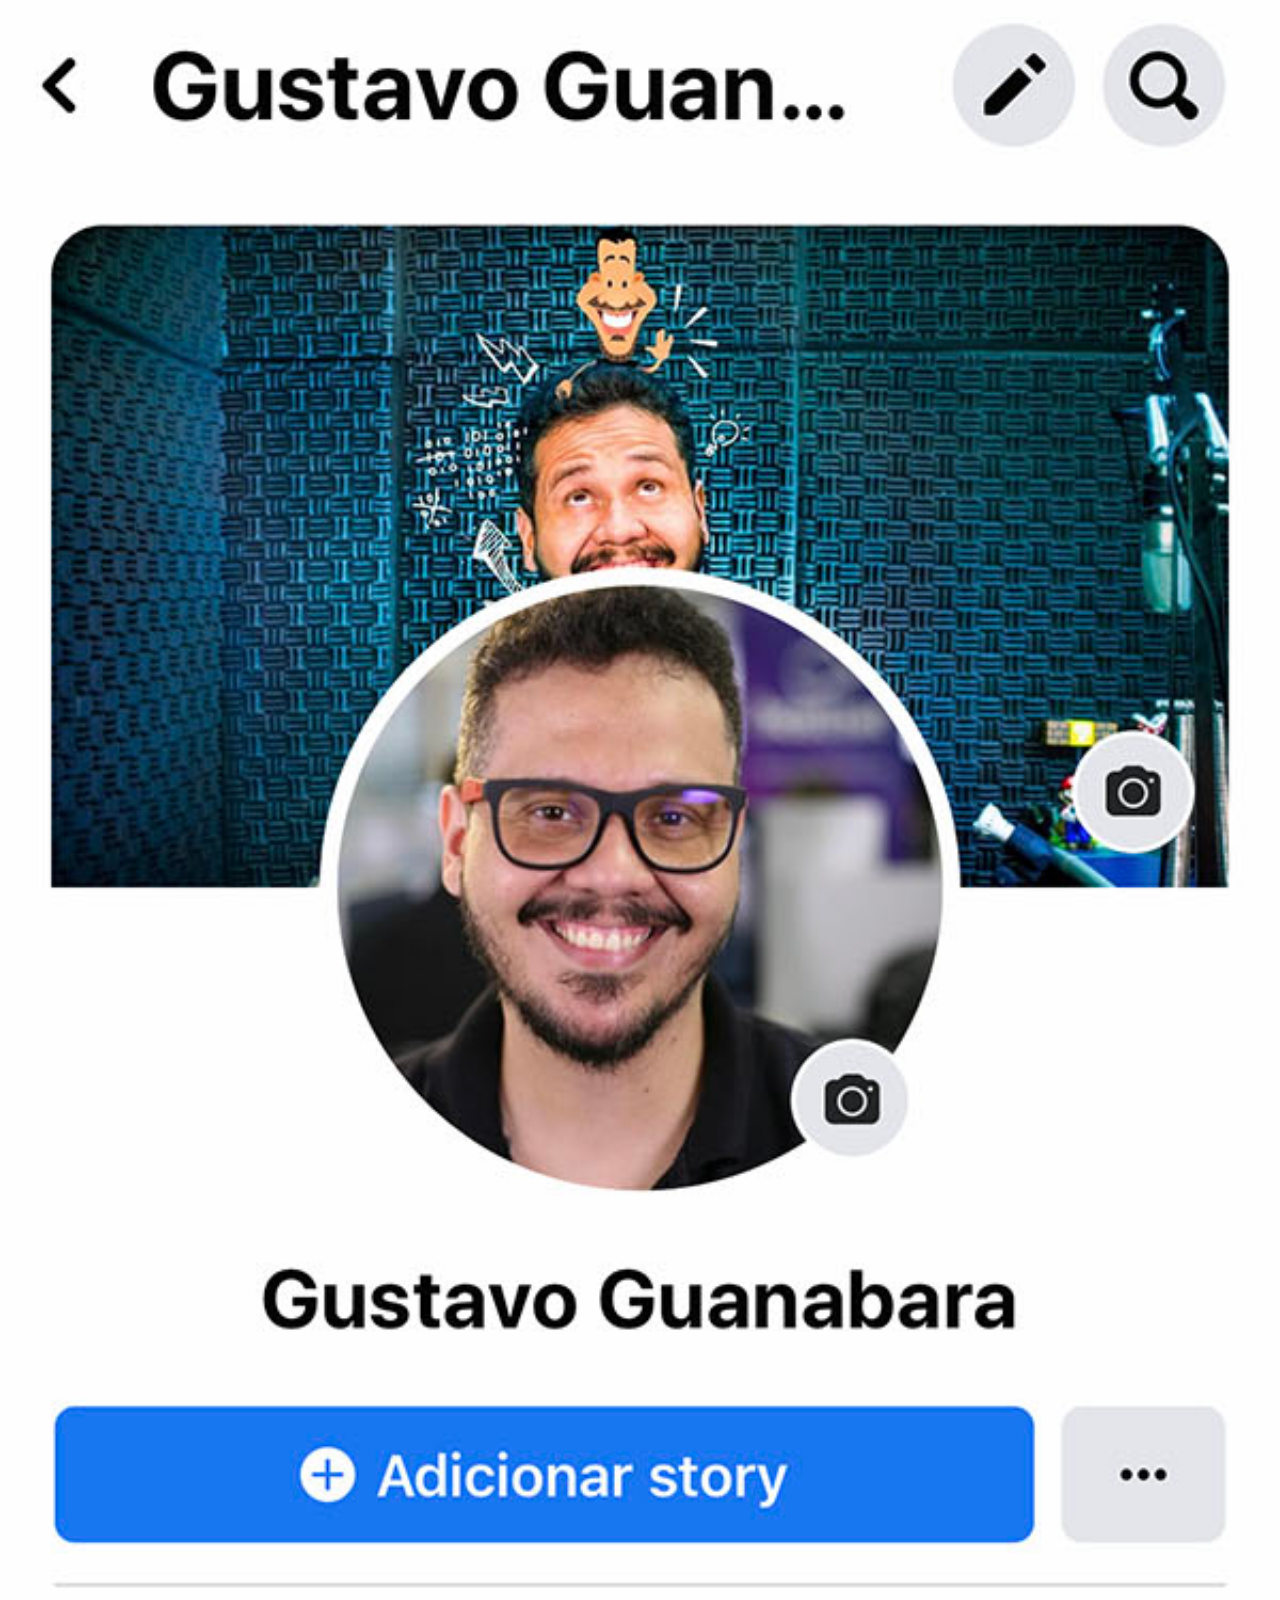
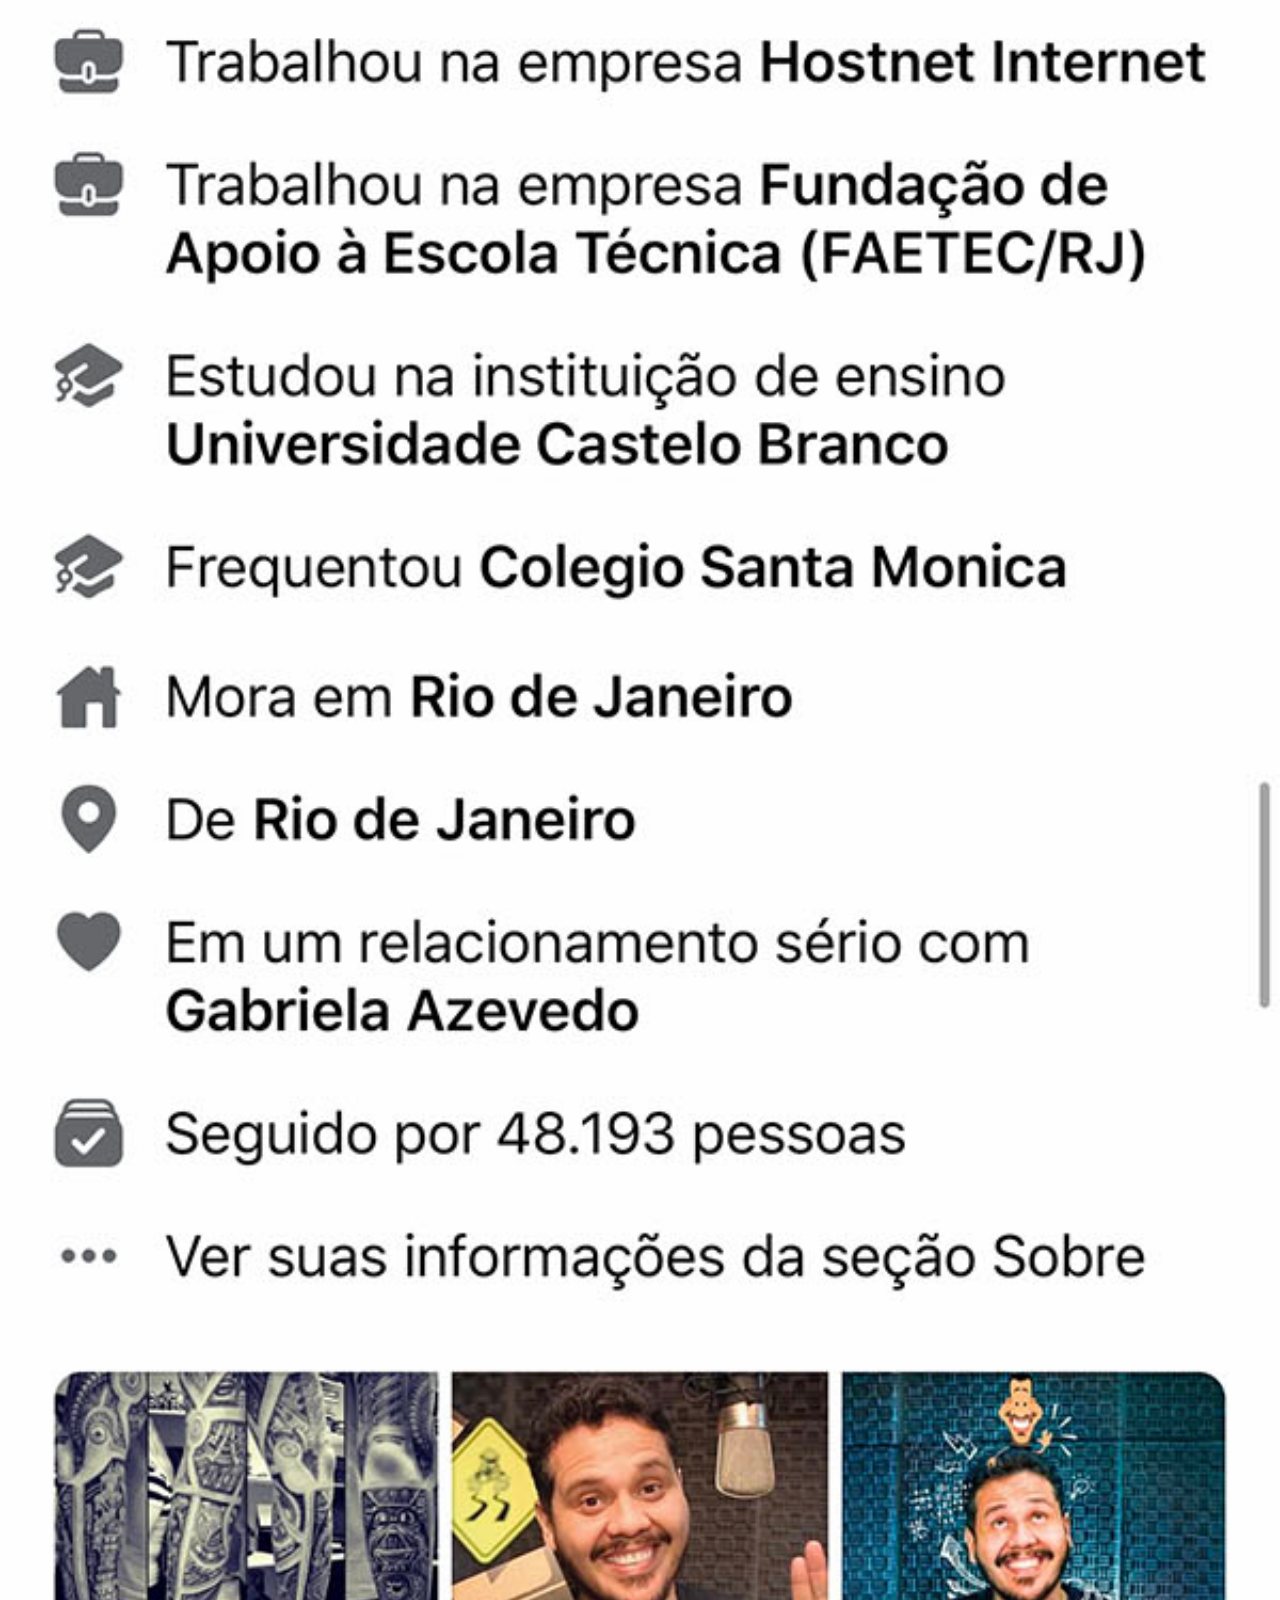
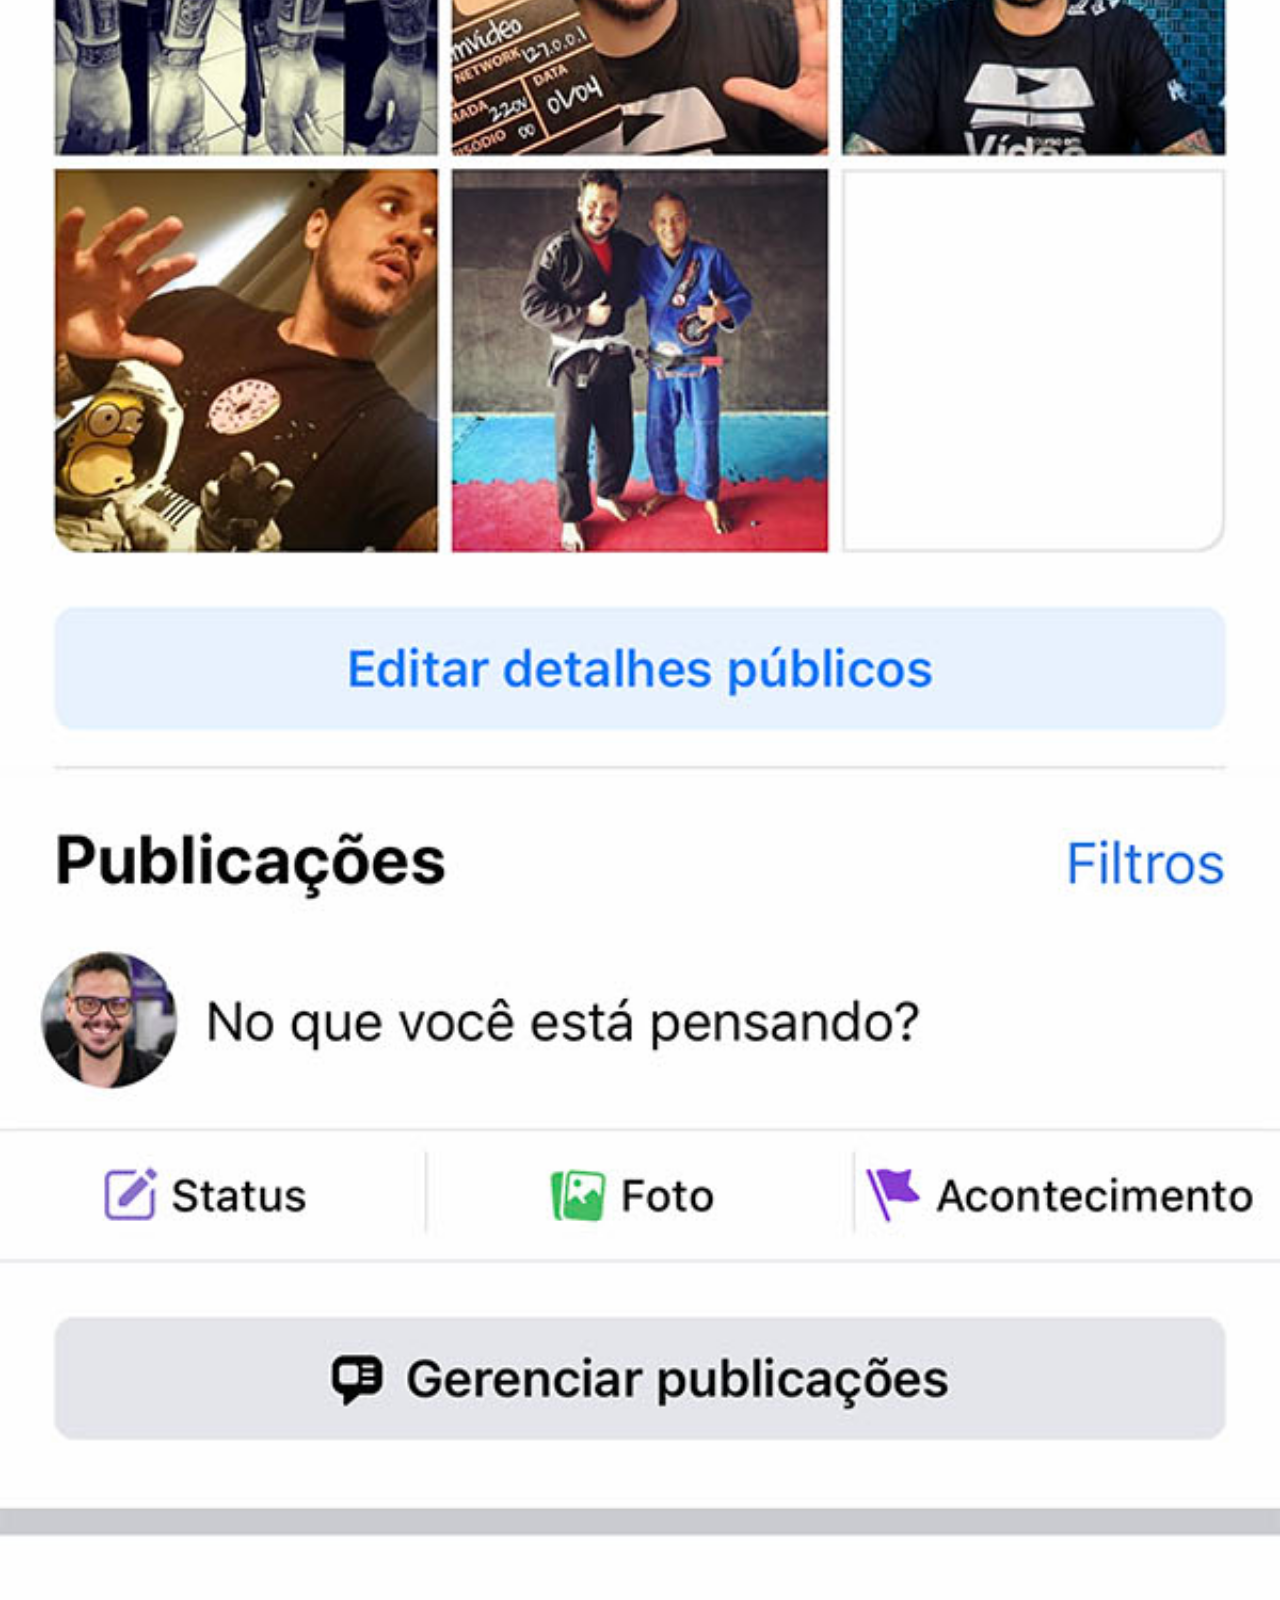
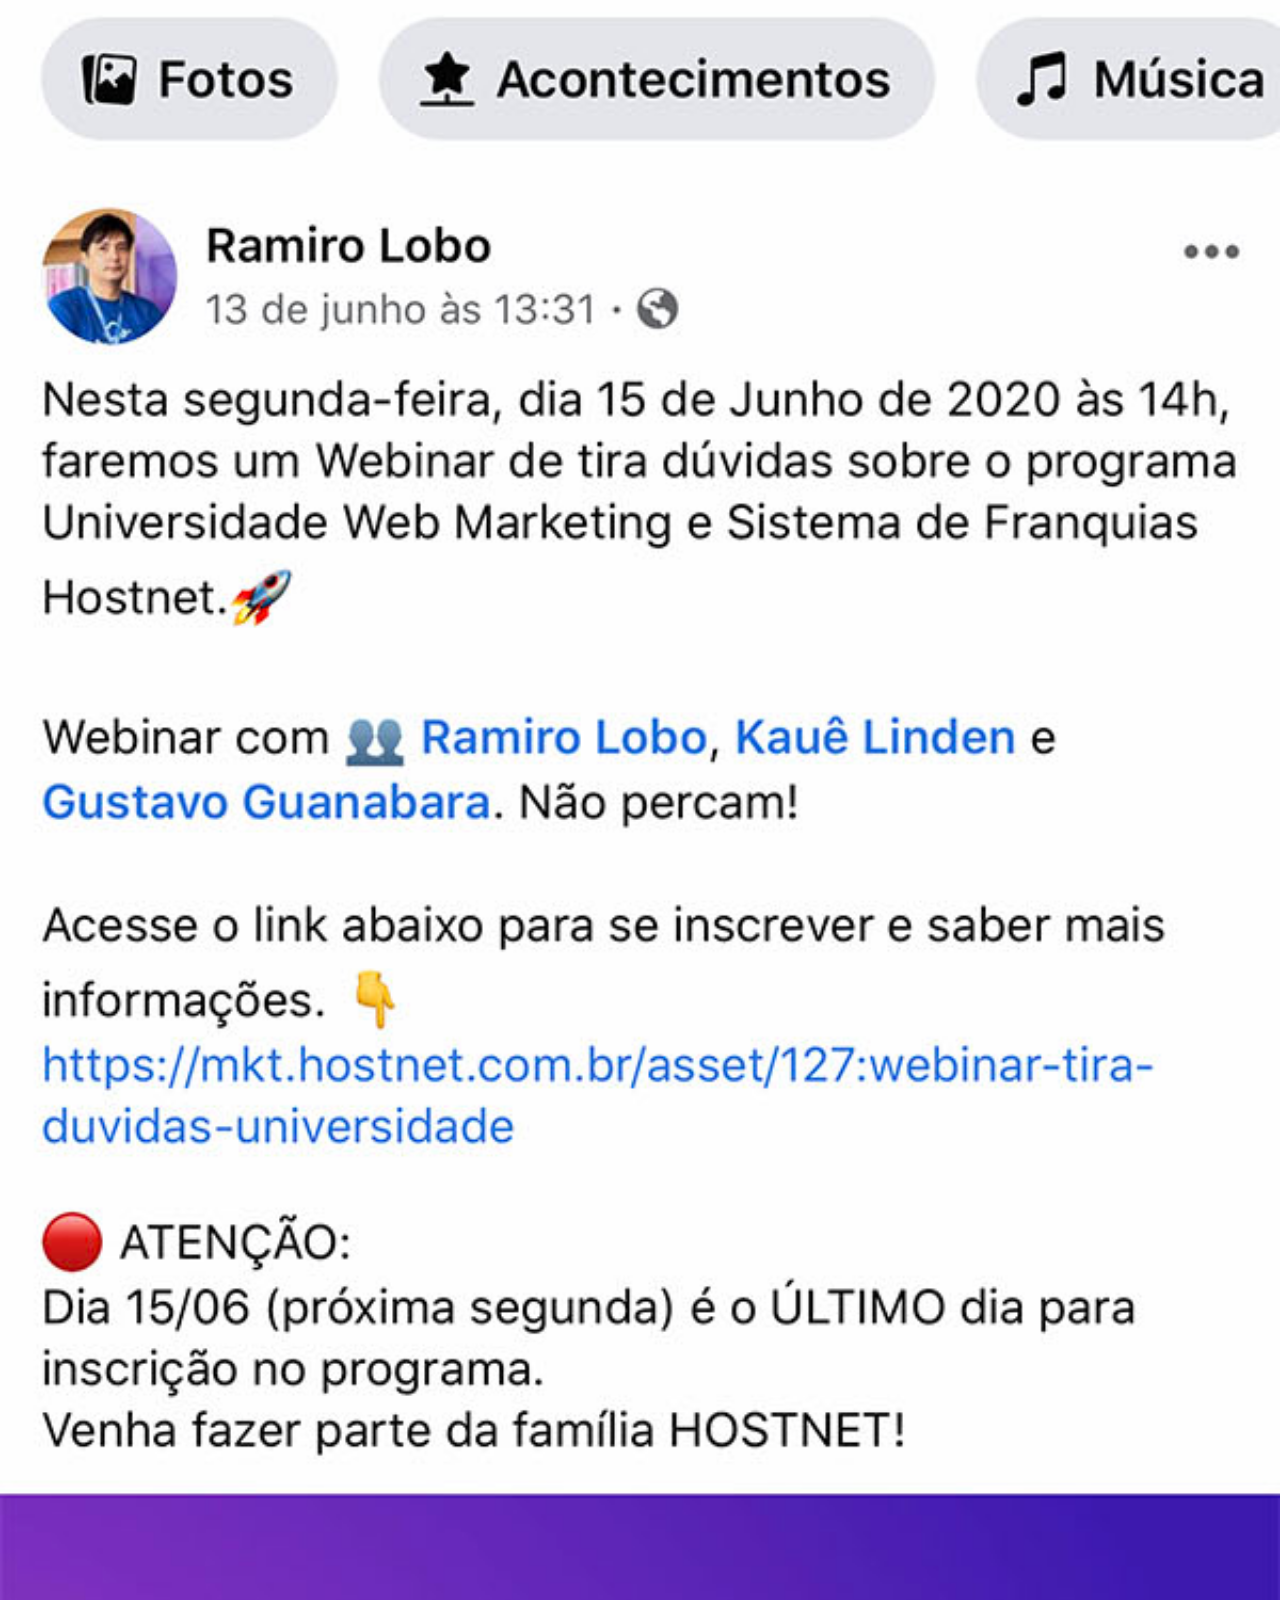
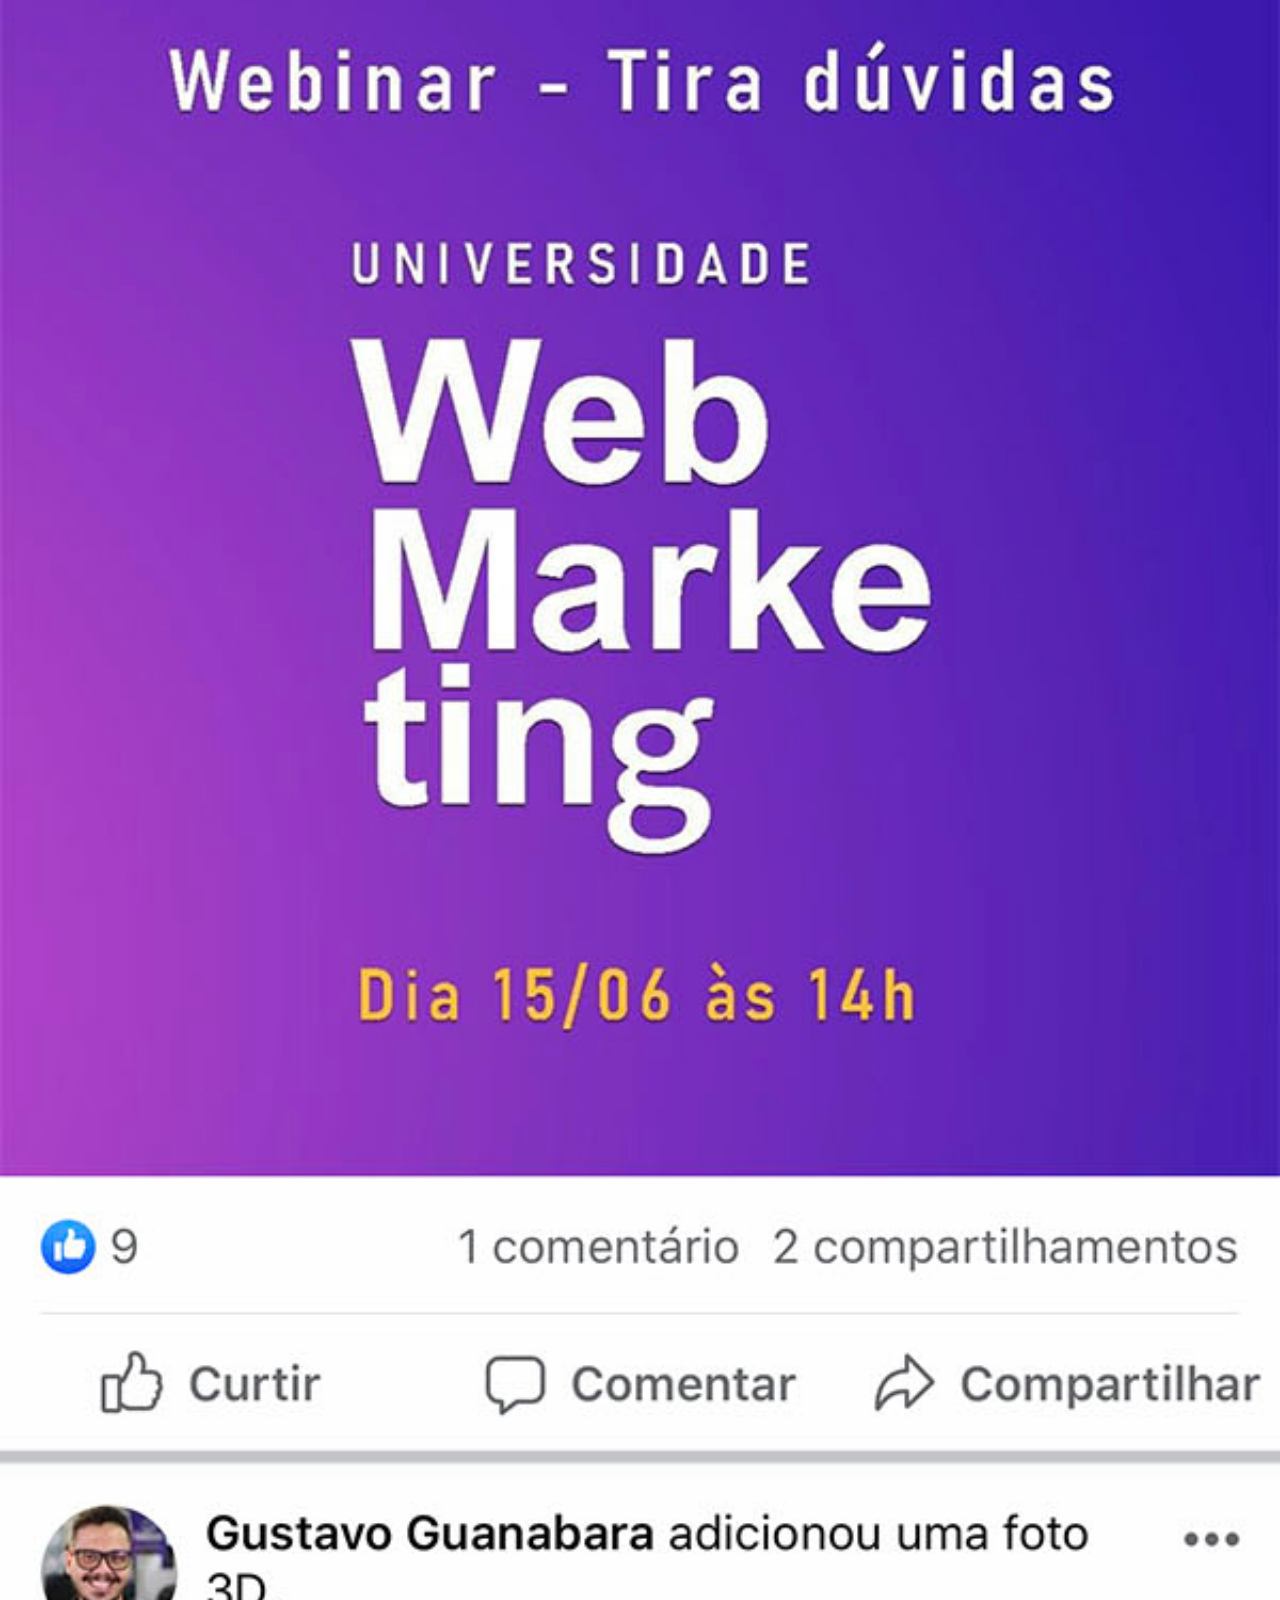
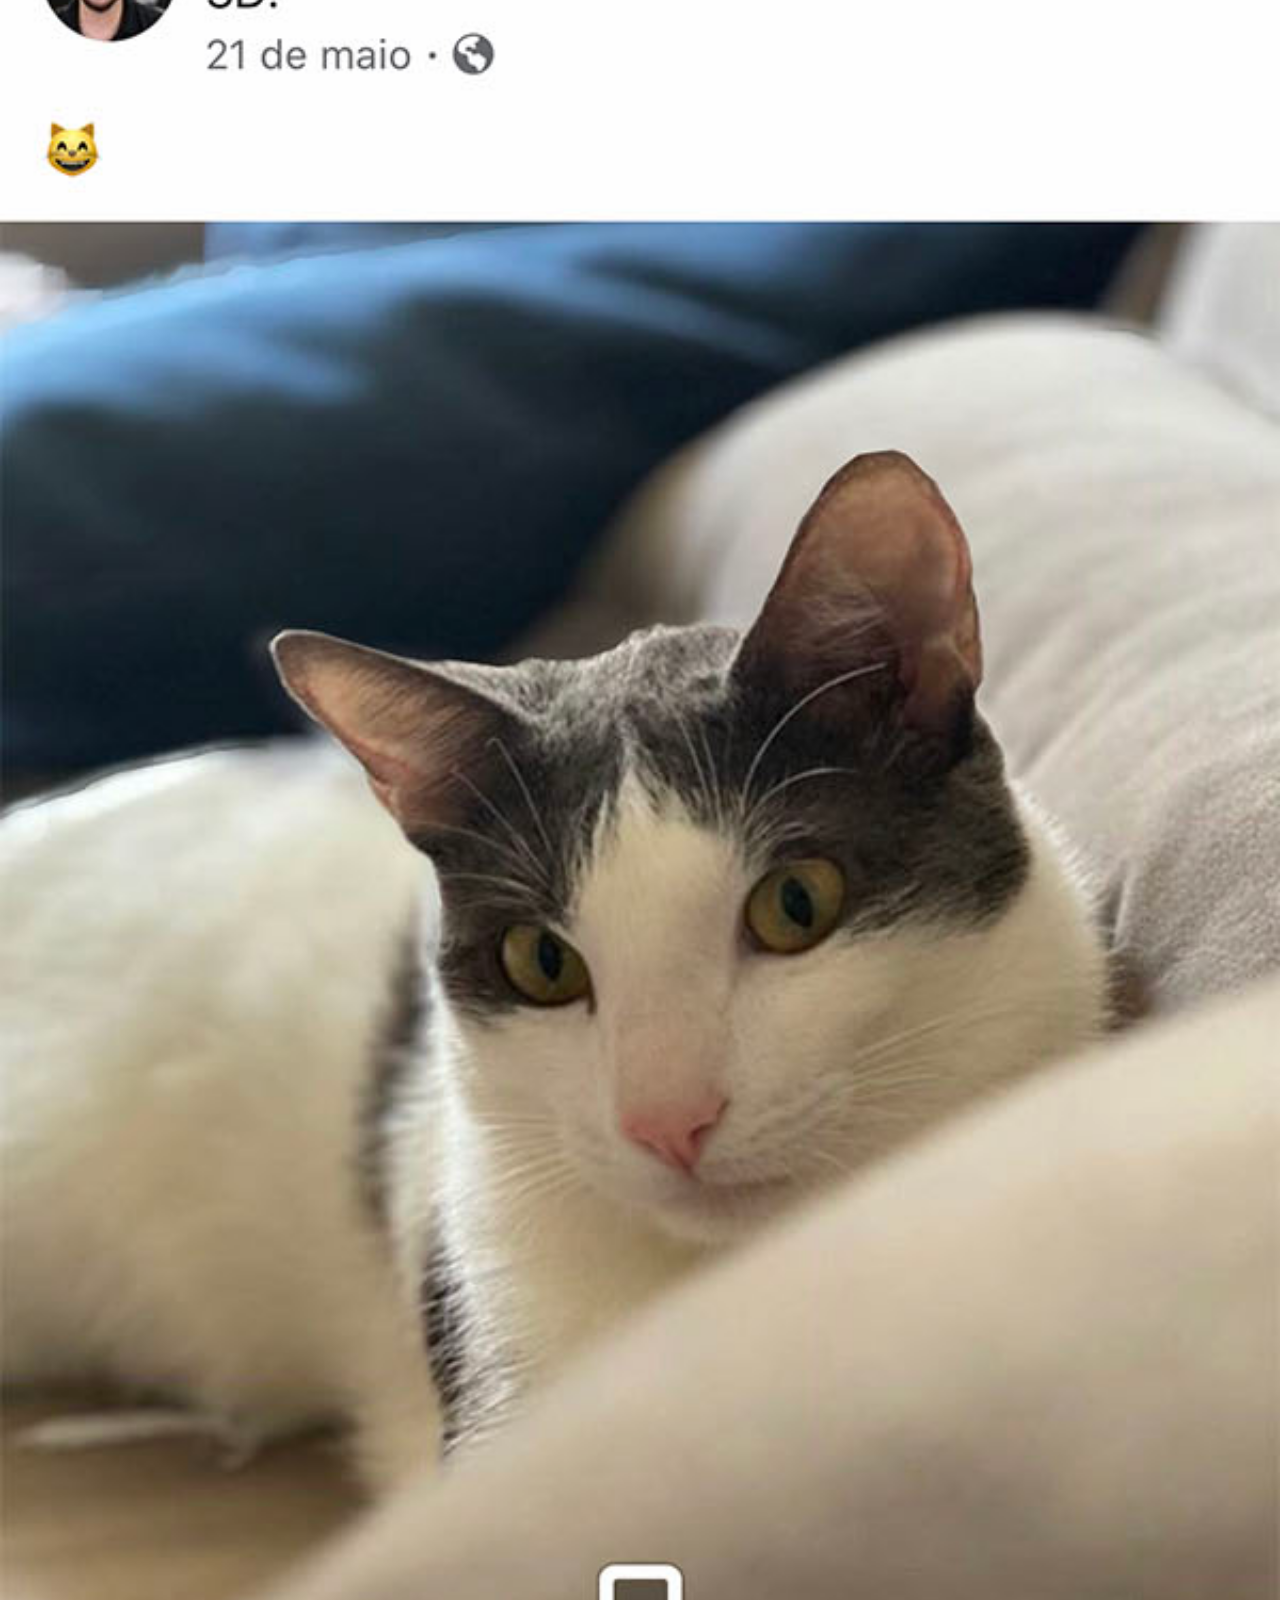
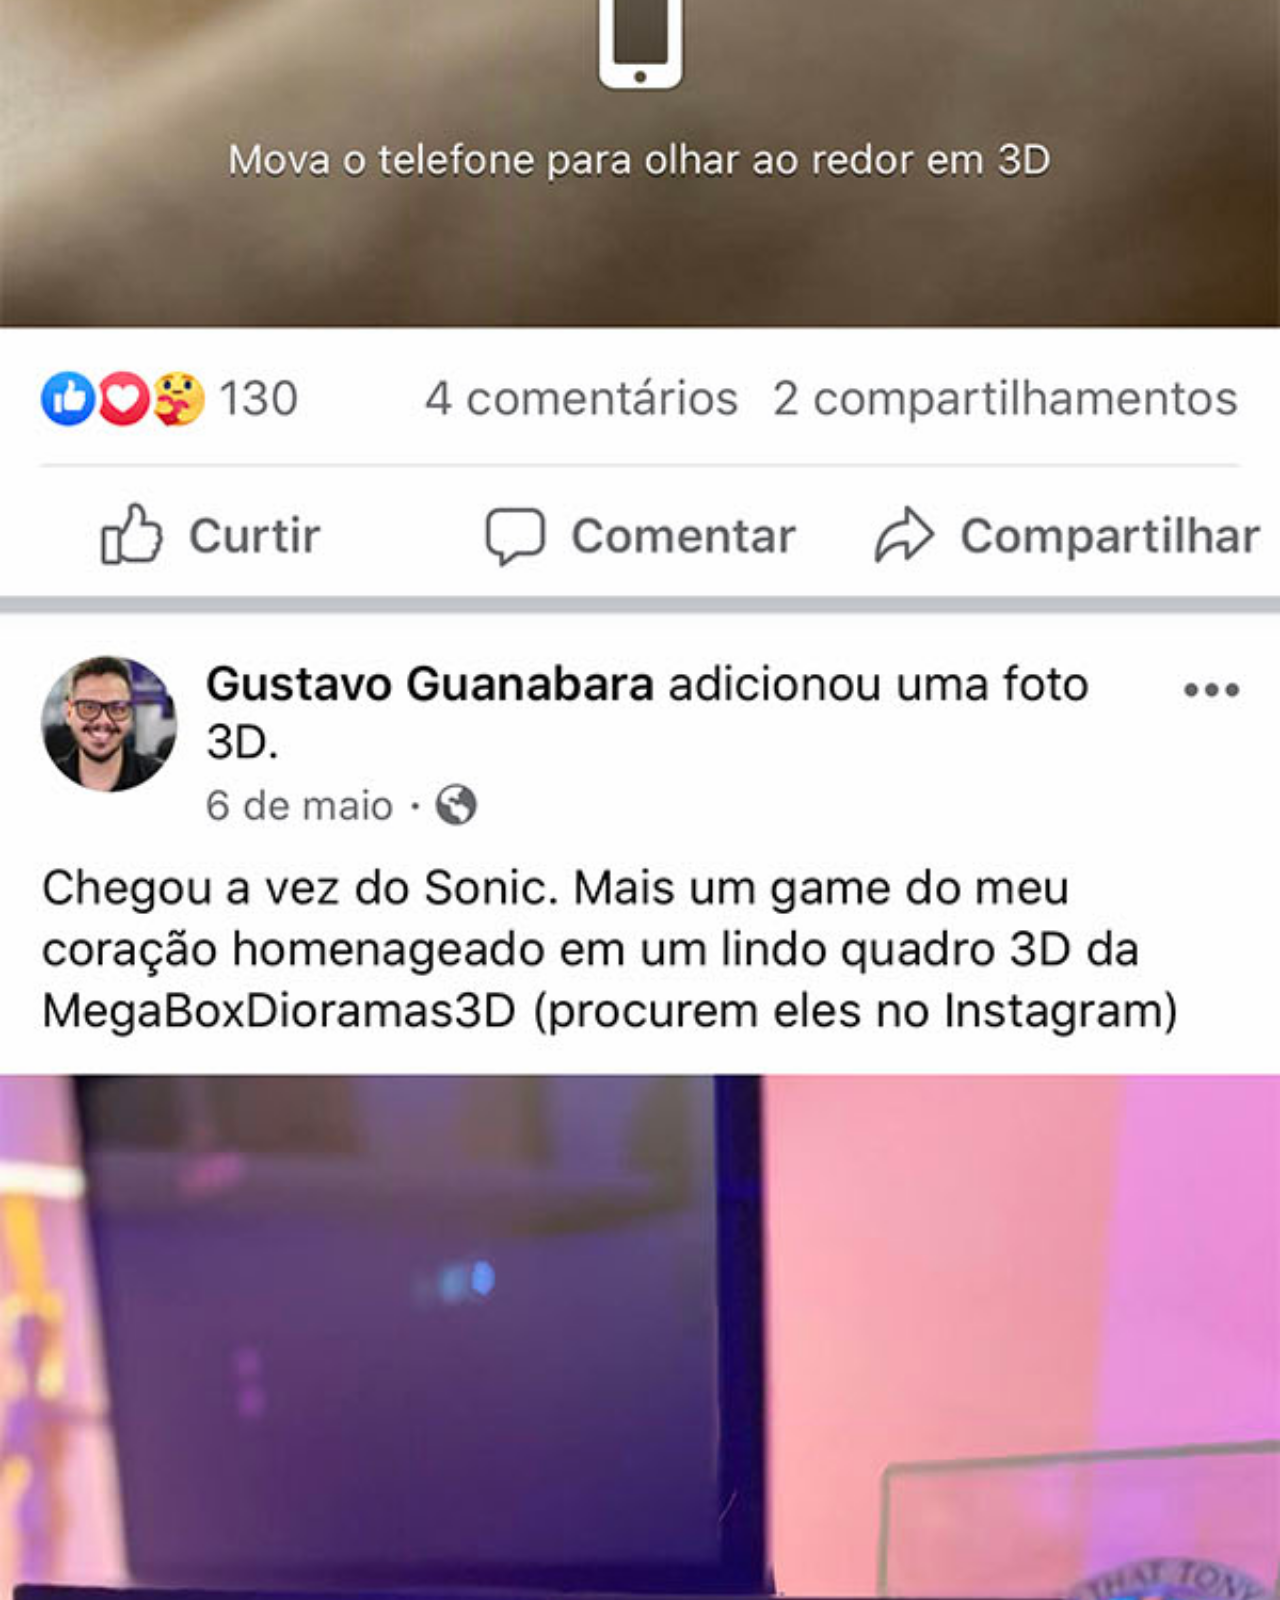
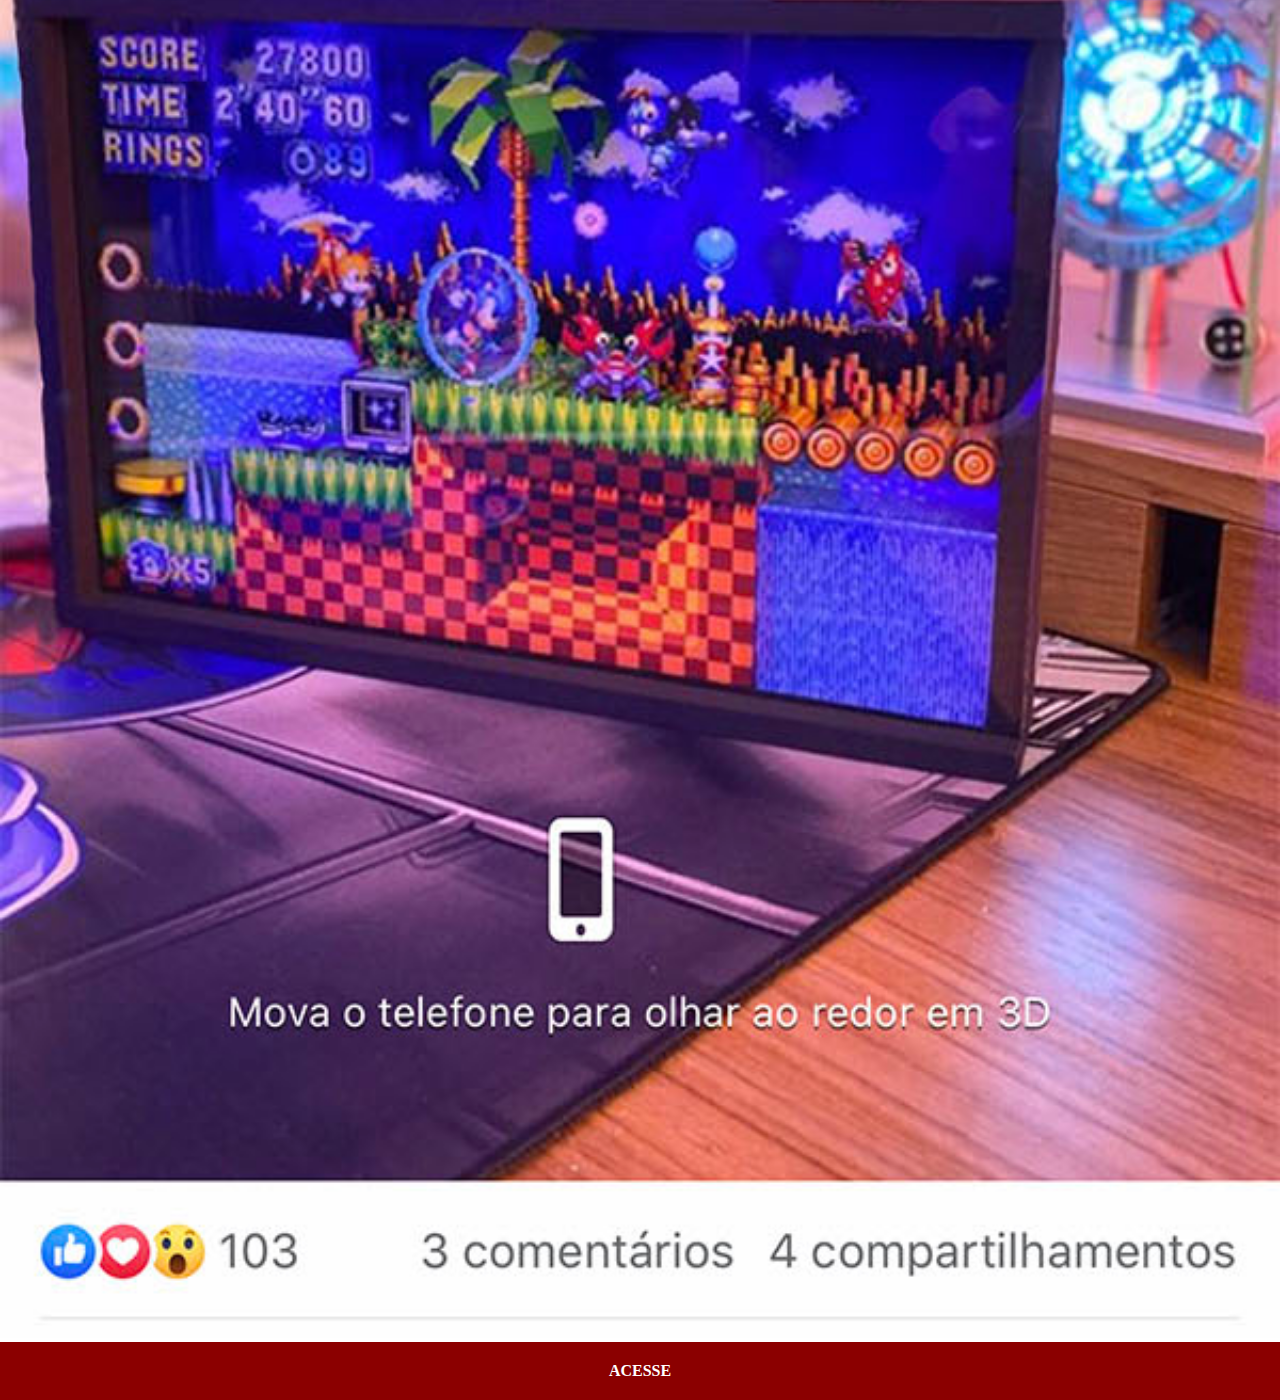
==== facebook.html @ e9f36d12 "criação das paginas, com imagens do Gustavo" ====
<!DOCTYPE html>
<html lang="en">
<head>
    <meta charset="UTF-8">
    <meta http-equiv="X-UA-Compatible" content="IE=edge">
    <meta name="viewport" content="width=device-width, initial-scale=1.0">
    <title>Facebook</title>
    <link rel="stylesheet" href="stilos/social.css">
</head>
<body>
    <img src="imagens/tela-facebook.jpg" alt="Facebook">
    <a href="#" target="_blank">ACESSE</a>
</body>
</html>
---- stilos/social.css ----
*{
    margin: 0px;
    padding: 0px;
}
::-webkit-scrollbar{
    width: 0px;
    height: 0px;
}
img{
    width: 100vw;
}
a{
    display: block;
    background-color: darkred;
    color: white;
    padding: 20px;
    text-align: center;
    font-weight: bolder;
    text-decoration: none;
}
a:hover{
    background-color: red;
}
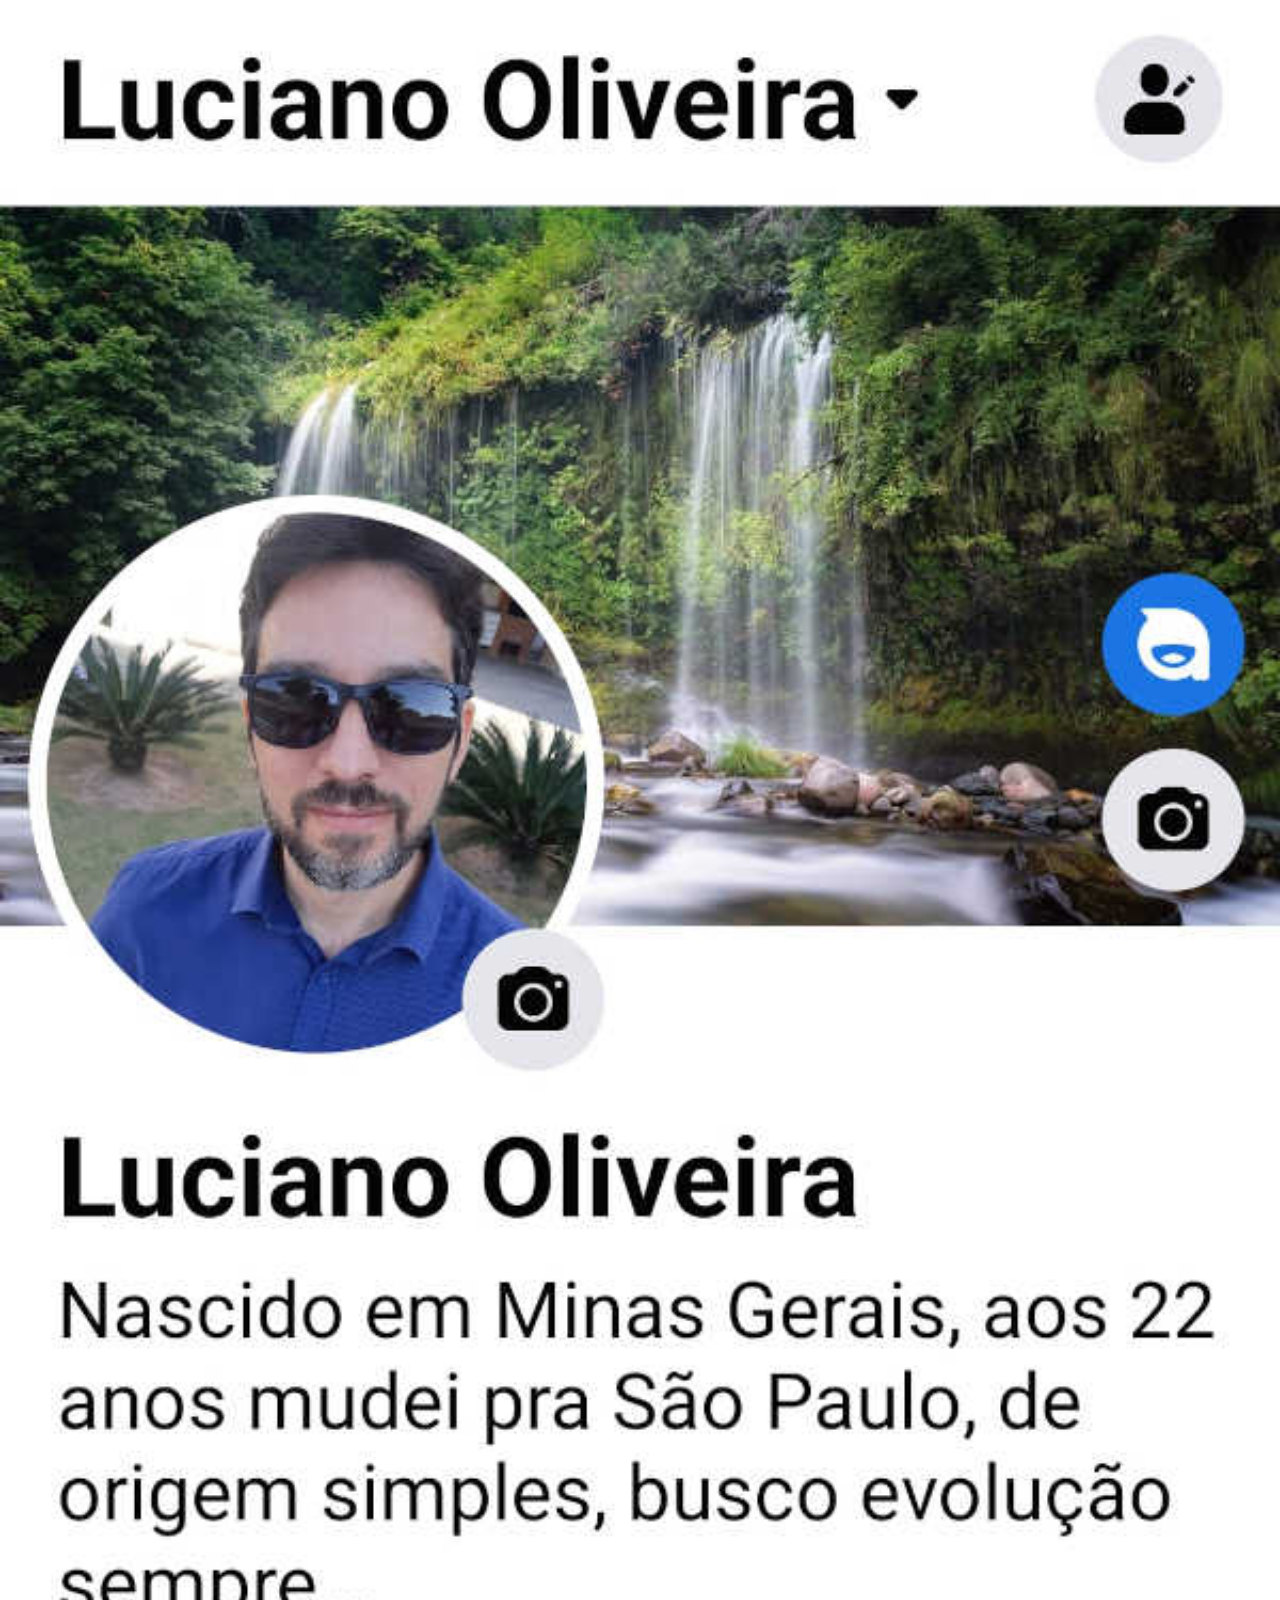
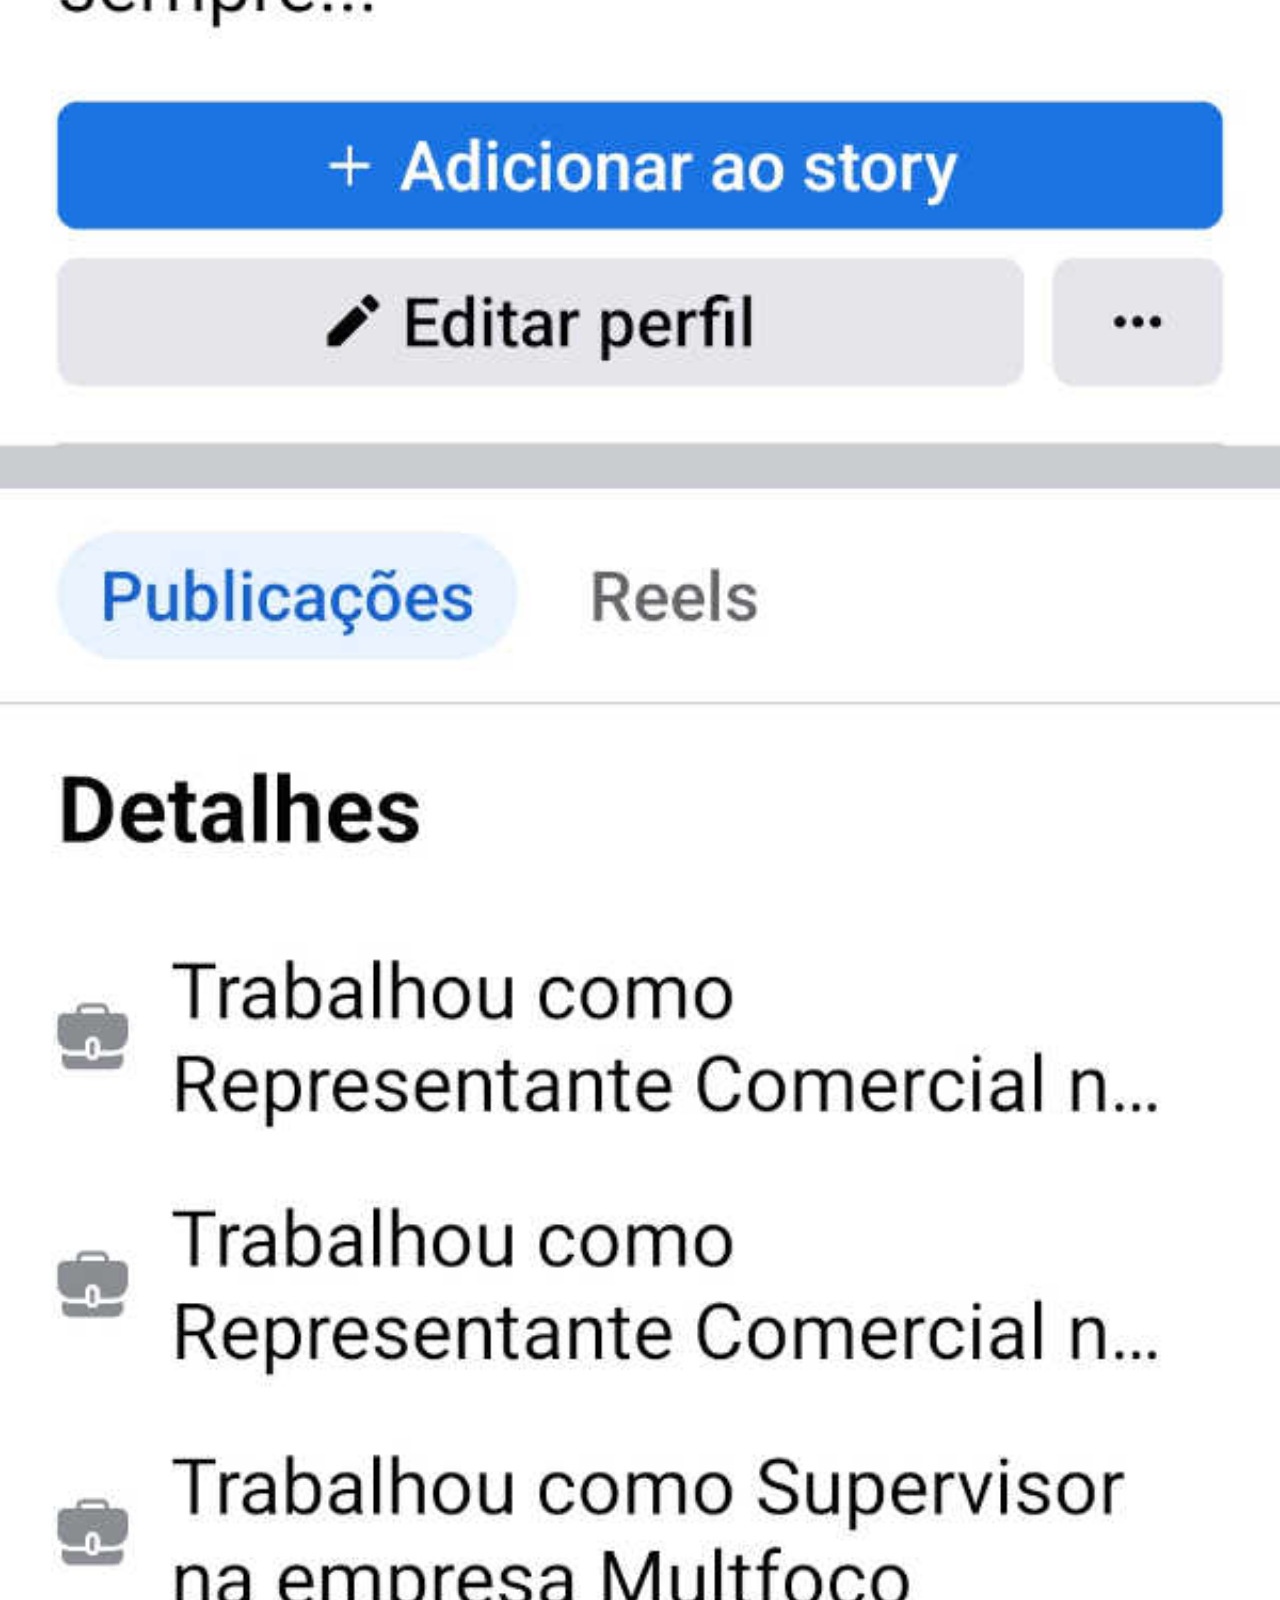
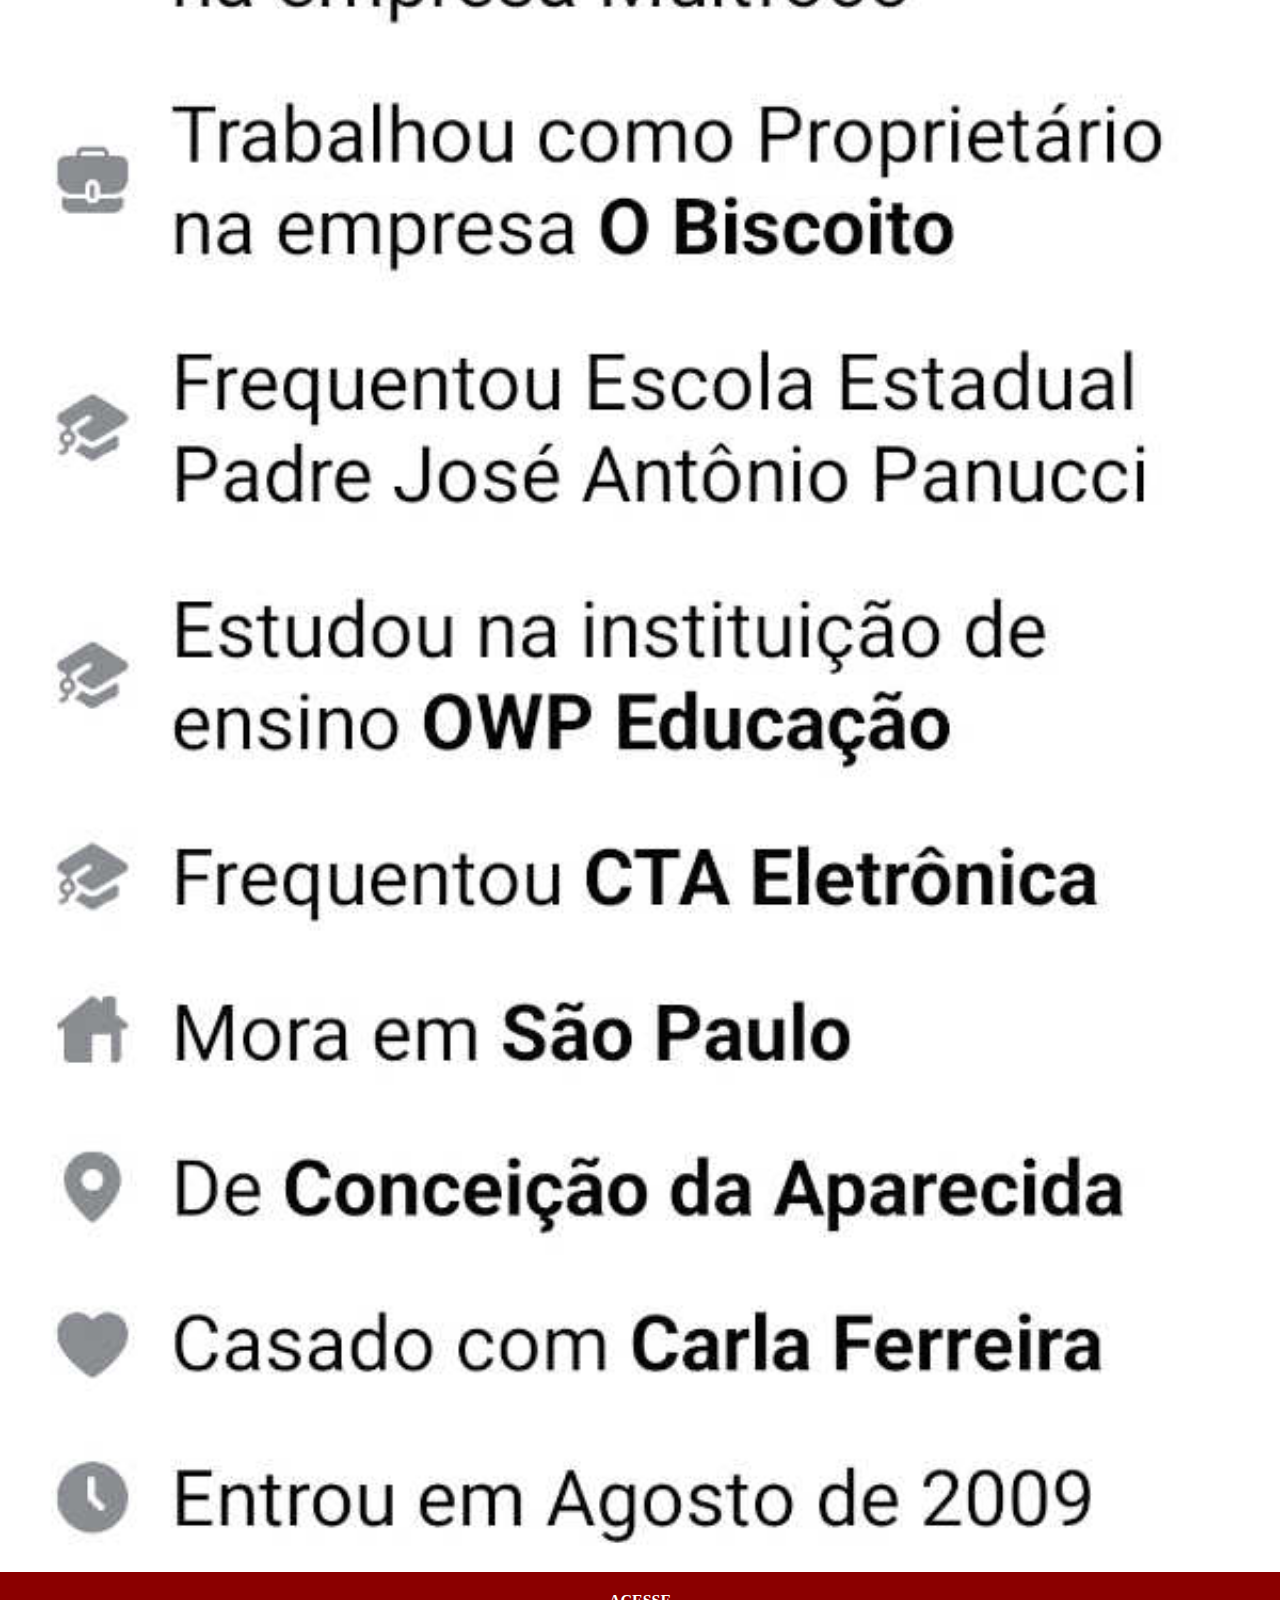
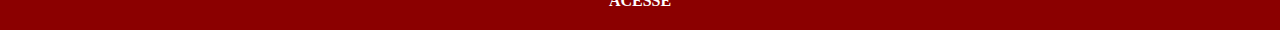
==== commit eb7fcdd2: "atualização minhas imagens" ====
--- a/facebook.html
+++ b/facebook.html
@@ -8,7 +8,7 @@
     <link rel="stylesheet" href="stilos/social.css">
 </head>
 <body>
-    <img src="imagens/tela-facebook.jpg" alt="Facebook">
-    <a href="#" target="_blank">ACESSE</a>
+    <img src="imagens/tela-facebookE.jpg" alt="Facebook">
+    <a href="https://www.facebook.com/luciano.oliveira.3154284" target="_blank">ACESSE</a>
 </body>
 </html>